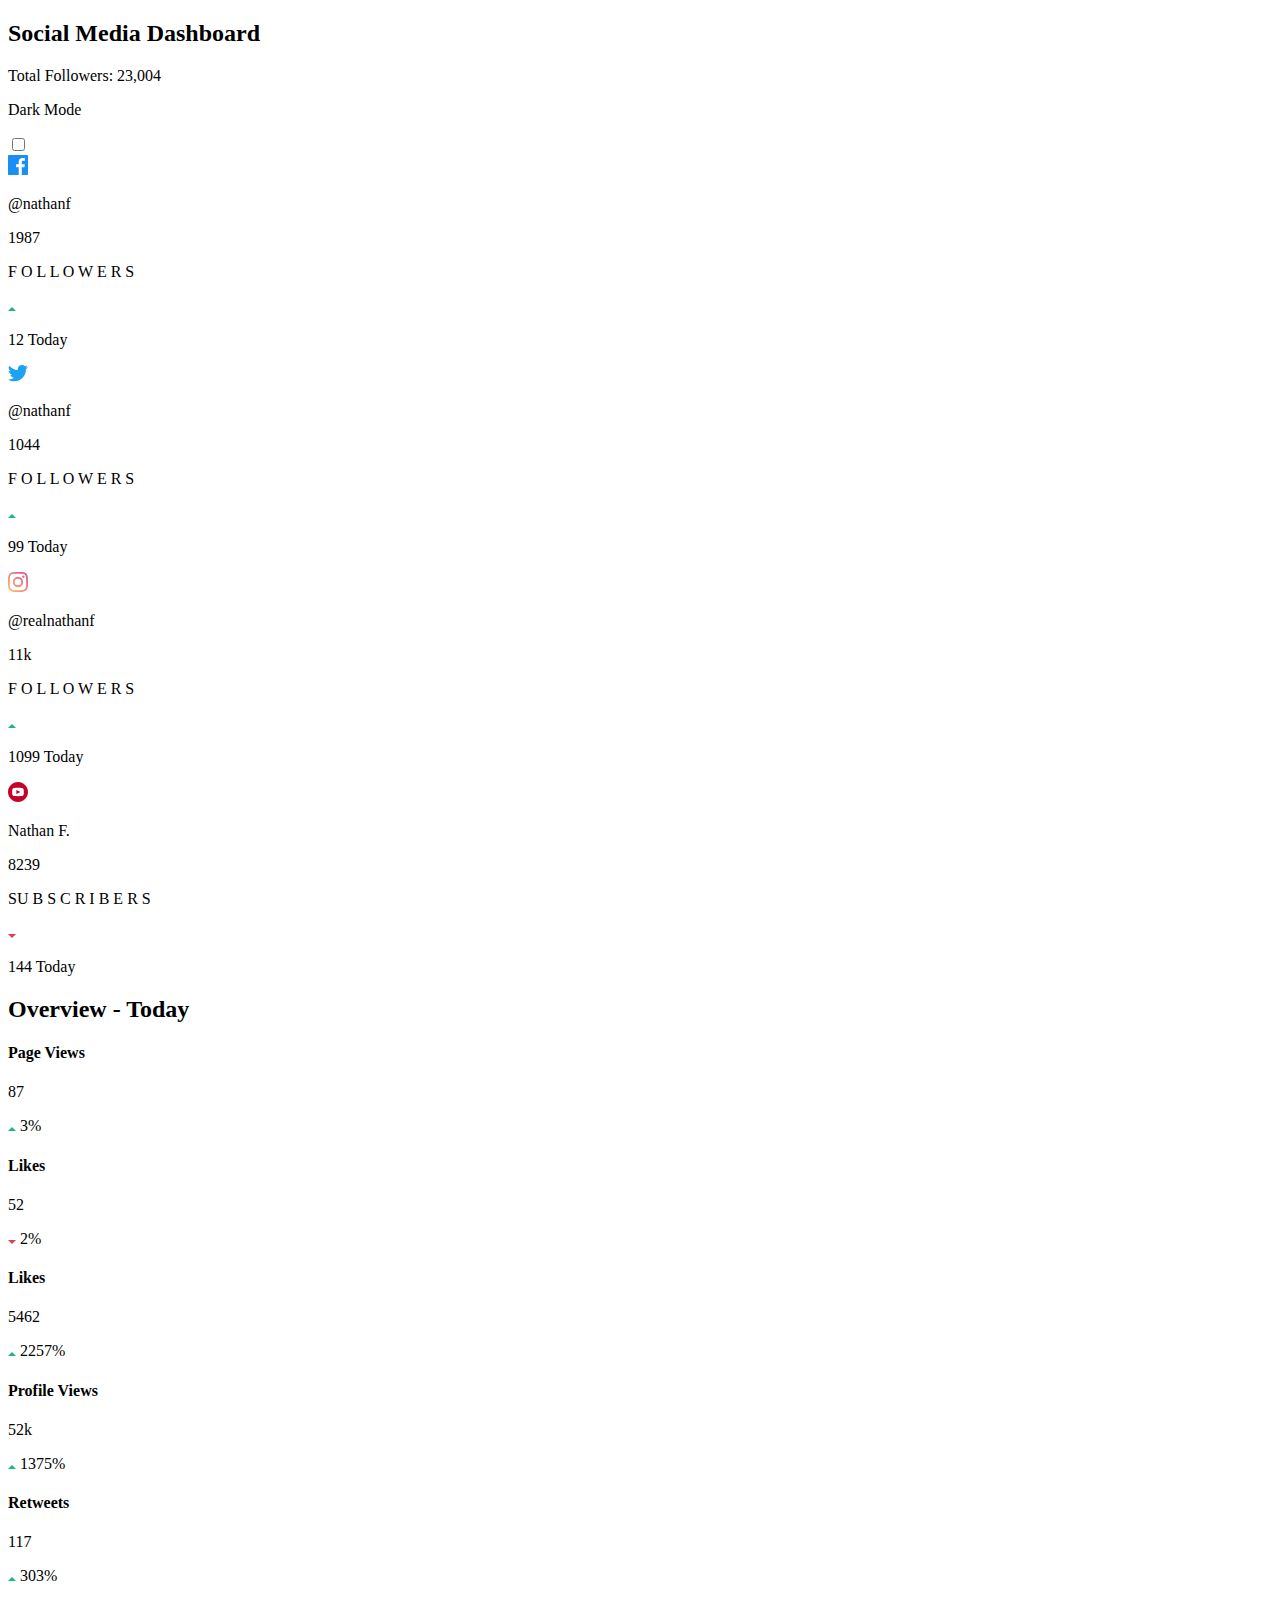
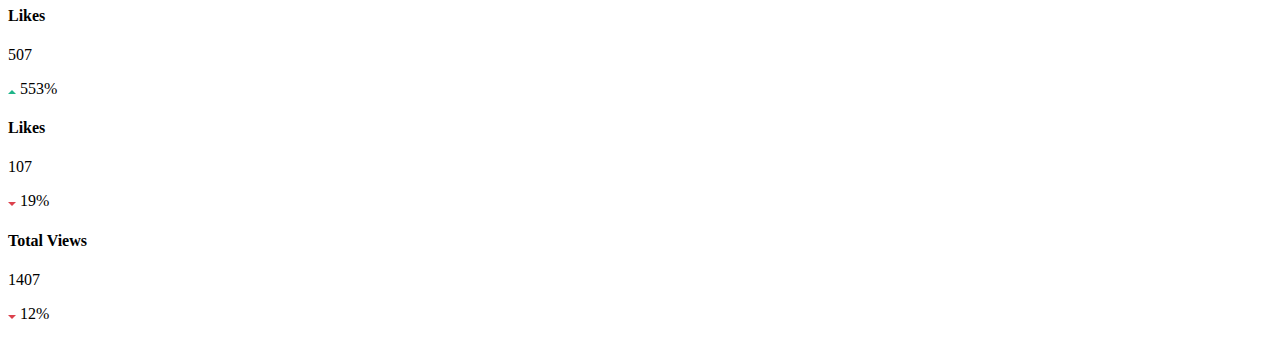
==== dashboard/index.html @ eb54e682 "Moved location of index.html" ====
<!DOCTYPE html>
<html lang="en">
<head>
  <meta charset="UTF-8">
  <meta name="viewport" content="width=device-width, initial-scale=1.0"> <!-- displays site properly based on user's device -->
  <link href="index.css" rel="stylesheet" type="text/css">
  <link rel="icon" type="image/png" sizes="32x32" href="../images/favicon-32x32.png">
  
  <title>Frontend Mentor | [Challenge Name Here]</title>

  <script src="index.js"></script>
</head>
<body>

<div id="container">

<div id="top">
  <div class="heading">
    <h2 id="title" class="dark-col-1">Social Media Dashboard</h2>
    <p id="total-followers" class="dark-col-2 dark-text-1">Total Followers: 23,004</p>
  </div>

  <div class="theme-switch">
    <p class="dark-col-1" id="mode-name">Dark Mode</p>
    <label class="switch" >
      <input type="checkbox" onchange="themeSwitch()" id="toggle">
      <span class="slider round"></span>
    </label>
  </div>
</div>

  <div id="boards">

    <div id="upper-boards" class="board">

      <div class="profile-box dark-bgcol-1">
        <div class="name-box">
          <svg xmlns="http://www.w3.org/2000/svg" width="20" height="20"><path fill="#178FF5" d="M18.896 0H1.104C.494 0 0 .494 0 1.104v17.793C0 19.506.494 20 1.104 20h9.58v-7.745H8.076V9.237h2.606V7.01c0-2.583 1.578-3.99 3.883-3.99 1.104 0 2.052.082 2.329.119v2.7h-1.598c-1.254 0-1.496.597-1.496 1.47v1.928h2.989l-.39 3.018h-2.6V20h5.098c.608 0 1.102-.494 1.102-1.104V1.104C20 .494 19.506 0 18.896 0z"/></svg>
          <p class="name dark-col-2">@nathanf</p>
        </div>
        <div class="followers-box">
          <p class="follow-nos dark-col-1">1987</p>
          <p class="follow-type dark-col-2">F O L L O W E R S</p>
        </div>
        <div class="follow-change-box">
          <svg xmlns="http://www.w3.org/2000/svg" width="8" height="4"><path fill="#1EB589" fill-rule="evenodd" d="M0 4l4-4 4 4z"/></svg>
          <p class="follow-change">12 Today</p>
        </div>
      </div>

      <div class="profile-box dark-bgcol-1">
        <div class="name-box">
          <svg xmlns="http://www.w3.org/2000/svg" width="20" height="17"><path fill="#1DA1F2" d="M20 1.924a8.192 8.192 0 01-2.357.646A4.11 4.11 0 0019.448.3a8.22 8.22 0 01-2.606.996A4.096 4.096 0 0013.847 0c-2.65 0-4.596 2.472-3.998 5.037A11.648 11.648 0 011.392.752a4.109 4.109 0 001.27 5.478 4.086 4.086 0 01-1.858-.513C.76 7.616 2.122 9.395 4.095 9.79a4.113 4.113 0 01-1.853.07 4.106 4.106 0 003.833 2.849A8.25 8.25 0 010 14.41a11.616 11.616 0 006.29 1.843c7.618 0 11.922-6.434 11.663-12.205A8.354 8.354 0 0020 1.924z"/></svg>
          <p class="name dark-col-2">@nathanf</p>
        </div>
        <div class="followers-box">
          <p class="follow-nos dark-col-1">1044</p>
          <p class="follow-type dark-col-2">F O L L O W E R S</p>
        </div>
        <div class="follow-change-box">
          <svg xmlns="http://www.w3.org/2000/svg" width="8" height="4"><path fill="#1EB589" fill-rule="evenodd" d="M0 4l4-4 4 4z"/></svg>
          <p class="follow-change">99 Today</p>
        </div>
      </div>

      <div id="profile-3">
      <div class="profile-box dark-bgcol-1">
        <div class="name-box">
          <svg xmlns="http://www.w3.org/2000/svg" width="20" height="20"><defs><linearGradient id="a" x1="100%" x2="0%" y1="0%" y2="100%"><stop offset="0%" stop-color="#DF4896"/><stop offset="50.913%" stop-color="#EE877E"/><stop offset="100%" stop-color="#FDC366"/></linearGradient></defs><path fill="url(#a)" d="M10 1.802c2.67 0 2.987.01 4.042.059 2.71.123 3.975 1.409 4.099 4.099.048 1.054.057 1.37.057 4.04 0 2.672-.01 2.988-.057 4.042-.124 2.687-1.387 3.975-4.1 4.099-1.054.048-1.37.058-4.041.058-2.67 0-2.987-.01-4.04-.058-2.717-.124-3.977-1.416-4.1-4.1-.048-1.054-.058-1.37-.058-4.041 0-2.67.01-2.986.058-4.04.124-2.69 1.387-3.977 4.1-4.1 1.054-.048 1.37-.058 4.04-.058zM10 0C7.284 0 6.944.012 5.878.06 2.246.227.228 2.242.06 5.877.01 6.944 0 7.284 0 10s.012 3.057.06 4.123c.167 3.632 2.182 5.65 5.817 5.817 1.067.048 1.407.06 4.123.06s3.057-.012 4.123-.06c3.629-.167 5.652-2.182 5.816-5.817.05-1.066.061-1.407.061-4.123s-.012-3.056-.06-4.122C19.777 2.249 17.76.228 14.124.06 13.057.01 12.716 0 10 0zm0 4.865a5.135 5.135 0 100 10.27 5.135 5.135 0 000-10.27zm0 8.468a3.333 3.333 0 110-6.666 3.333 3.333 0 010 6.666zm5.338-9.87a1.2 1.2 0 100 2.4 1.2 1.2 0 000-2.4z"/></svg>
          <p class="name dark-col-2">@realnathanf</p>
        </div>
        <div class="followers-box">
          <p class="follow-nos dark-col-1">11k</p>
          <p class="follow-type dark-col-2">F O L L O W E R S</p>
        </div>
        <div class="follow-change-box">
          <svg xmlns="http://www.w3.org/2000/svg" width="8" height="4"><path fill="#1EB589" fill-rule="evenodd" d="M0 4l4-4 4 4z"/></svg>
          <p class="follow-change">1099 Today</p>
        </div>
      </div>
    </div>

      <div class="profile-box dark-bgcol-1">
        <div class="name-box">
          <svg xmlns="http://www.w3.org/2000/svg" width="20" height="20"><path fill="#C4032B" d="M10 0C4.478 0 0 4.478 0 10c0 5.523 4.478 10 10 10 5.523 0 10-4.477 10-10 0-5.522-4.477-10-10-10zm3.7 14.077c-1.75.12-5.652.12-7.402 0-1.896-.13-2.117-1.059-2.131-4.077.014-3.024.237-3.947 2.131-4.077 1.75-.12 5.652-.12 7.403 0 1.897.13 2.117 1.059 2.132 4.077-.015 3.024-.237 3.947-2.132 4.077zM8.334 8.048l4.098 1.949-4.098 1.955V8.048z"/></svg>
          <p class="name dark-col-2">Nathan F.</p>
        </div>
        <div class="followers-box">
          <p class="follow-nos dark-col-1">8239</p>
          <p class="follow-type dark-col-2">SU B S C R I B E R S</p>
        </div>
        <div class="follow-change-box">
          <svg xmlns="http://www.w3.org/2000/svg" width="8" height="4"><path fill="#DC414C" fill-rule="evenodd" d="M0 0l4 4 4-4z"/></svg>
          <p class="follow-change" id="fc-last">144 Today</p>
        </div>
      </div>

    </div>

    <div id="lower-title-box">
      <h2 class="dark-col-1 lower-title">Overview - Today</h2>
    </div>
    
  <div id="lower-boards" class="board">
    
    <div class="overview-box dark-bgcol-1">
      <div class="stat-name-box">
        <h4 class="stat-name dark-col-2 o-facebook-icon">Page Views</h4>
      </div>
      <div class="stats">
        <p class="stat-nos dark-col-1">87</p>
        <p class="stat-cent text-green"><svg xmlns="http://www.w3.org/2000/svg" width="8" height="4"><path fill="#1EB589" fill-rule="evenodd" d="M0 4l4-4 4 4z"/></svg> 3%</p>
      </div>
    </div>

    <div class="overview-box dark-bgcol-1">
      <div class="stat-name-box">
        <h4 class="stat-name dark-col-2 o-facebook-icon">Likes</h4>
        </div>
      <div class="stats">
        <p class="stat-nos dark-col-1">52</p>
        <p class="stat-cent text-red"><svg xmlns="http://www.w3.org/2000/svg" width="8" height="4"><path fill="#DC414C" fill-rule="evenodd" d="M0 0l4 4 4-4z"/></svg> 2%</p>
      </div>
    </div>

    <div class="overview-box dark-bgcol-1">
      <div class="stat-name-box">
        <h4 class="stat-name dark-col-2 o-instagram-icon">Likes</h4>
        </div>
      <div class="stats">
        <p class="stat-nos dark-col-1">5462</p>
        <p class="stat-cent text-green"><svg xmlns="http://www.w3.org/2000/svg" width="8" height="4"><path fill="#1EB589" fill-rule="evenodd" d="M0 4l4-4 4 4z"/></svg> 2257%</p>
      </div>
    </div>

    <div class="overview-box dark-bgcol-1">
      <div class="stat-name-box">
        <h4 class="stat-name dark-col-2 o-instagram-icon">Profile Views</h4>
        </div>
      <div class="stats">
        <p class="stat-nos dark-col-1">52k</p>
        <p class="stat-cent text-green"> <svg xmlns="http://www.w3.org/2000/svg" width="8" height="4"><path fill="#1EB589" fill-rule="evenodd" d="M0 4l4-4 4 4z"/></svg> 1375%</p>
      </div>
    </div>

    <div class="overview-box dark-bgcol-1">
      <div class="stat-name-box">
        <h4 class="stat-name dark-col-2 o-twitter-icon">Retweets</h4>
      </div>
      <div class="stats">
        <p class="stat-nos dark-col-1">117</p>
        <p class="stat-cent text-green"><svg xmlns="http://www.w3.org/2000/svg" width="8" height="4"><path fill="#1EB589" fill-rule="evenodd" d="M0 4l4-4 4 4z"/></svg> 303%</p>
      </div>
    </div>

    <div class="overview-box dark-bgcol-1">
      <div class="stat-name-box">
        <h4 class="stat-name dark-col-2 o-twitter-icon">Likes</h4>
      </div>
      <div class="stats">
        <p class="stat-nos dark-col-1">507</p>
        <p class="stat-cent text-green"><svg xmlns="http://www.w3.org/2000/svg" width="8" height="4"><path fill="#1EB589" fill-rule="evenodd" d="M0 4l4-4 4 4z"/></svg> 553%</p>
      </div>
    </div>

    <div class="overview-box dark-bgcol-1">
      <div class="stat-name-box">
        <h4 class="stat-name dark-col-2 o-youtube-icon">Likes</h4> 
      </div>
      <div class="stats">
        <p class="stat-nos dark-col-1">107</p>
        <p class="stat-cent text-red"><svg xmlns="http://www.w3.org/2000/svg" width="8" height="4"><path fill="#DC414C" fill-rule="evenodd" d="M0 0l4 4 4-4z"/></svg> 19%</p>
      </div>
    </div>

    <div class="overview-box dark-bgcol-1">
      <div class="stat-name-box">
        <h4 class="stat-name dark-col-2 o-youtube-icon">Total Views</h4>
      </div>
      <div class="stats">
        <p class="stat-nos dark-col-1">1407</p>
        <p class="stat-cent text-red"><svg xmlns="http://www.w3.org/2000/svg" width="8" height="4"><path fill="#DC414C" fill-rule="evenodd" d="M0 0l4 4 4-4z"/></svg> 12%</p>
      </div>
    </div>

  </div>
  
  
    
  </div>

  </div>

 
 
</body>
</html>
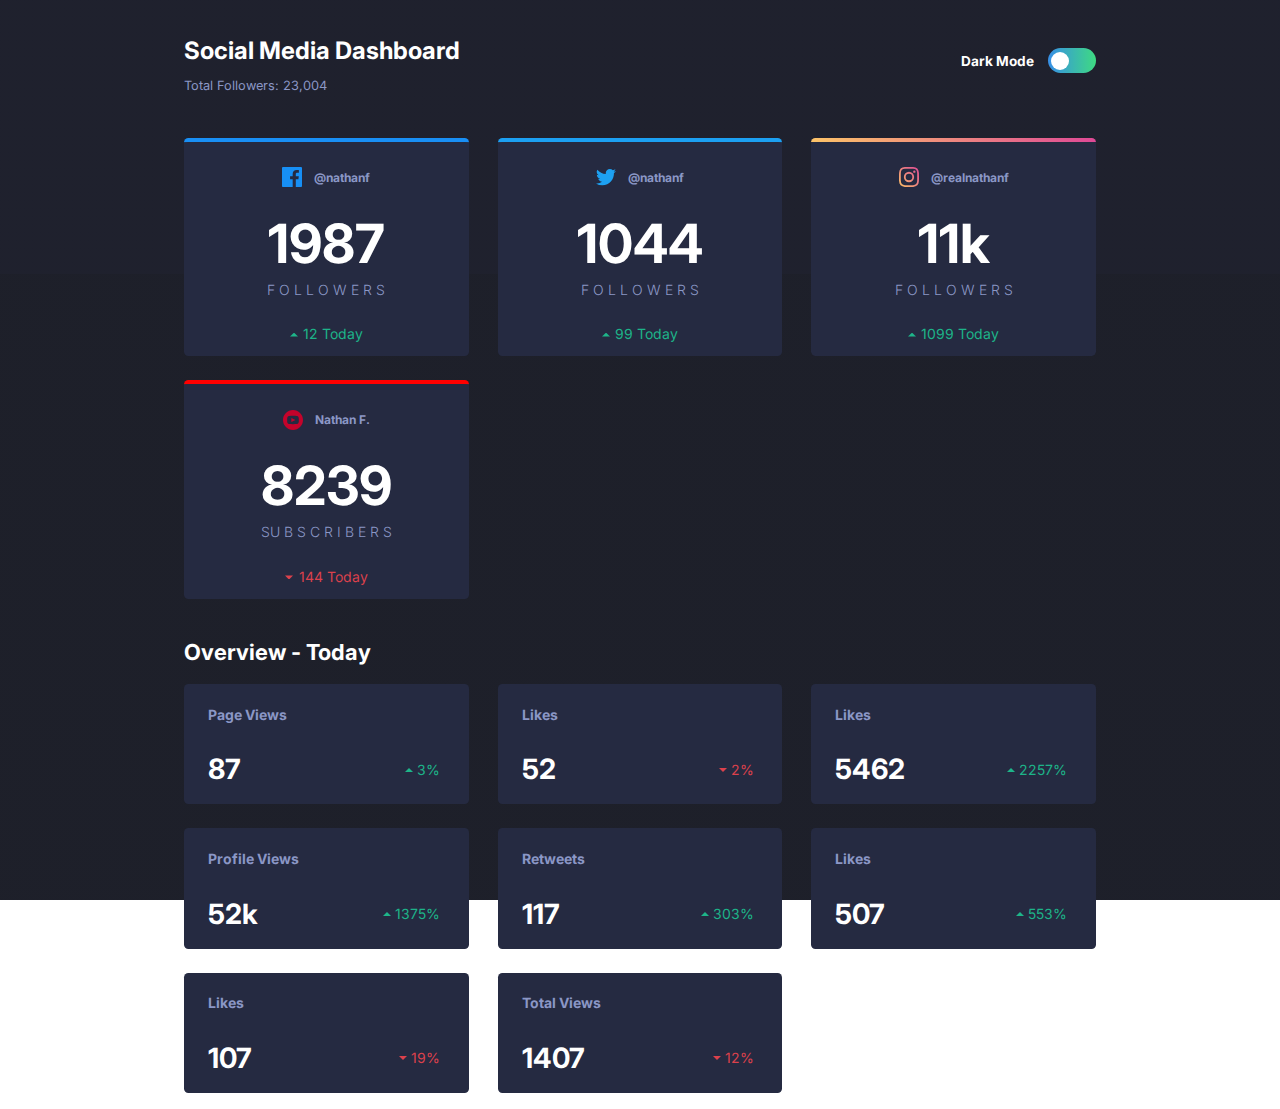
==== commit 3fc8e33e: "update index.html" ====
--- a/dashboard/index.html
+++ b/dashboard/index.html
@@ -5,6 +5,7 @@
   <meta name="viewport" content="width=device-width, initial-scale=1.0"> <!-- displays site properly based on user's device -->
   <link href="index.css" rel="stylesheet" type="text/css">
   <link rel="icon" type="image/png" sizes="32x32" href="../images/favicon-32x32.png">
+  <link href="https://fonts.googleapis.com/css2?family=Inter:wght@400;700&display=swap" rel="stylesheet">
   
   <title>Frontend Mentor | [Challenge Name Here]</title>
 
--- a/dashboard/index.css
+++ b/dashboard/index.css
@@ -0,0 +1,320 @@
+body{
+  box-sizing: border-box;
+    font-family: "Inter",san-serif;
+    margin: 0;
+    background-image: linear-gradient(hsl(232, 19%, 15%) 0%, hsl(232, 19%, 15%) 30.5%, transparent 10%, hsl(230, 17%, 14%) 30.5%, hsl(230, 17%, 14%) 100%, transparent 100%);
+    background-repeat: no-repeat;
+    background-attachment: fixed;
+}
+
+#container{
+  width: 100%;
+  box-sizing: border-box;
+  padding: 1em 11.5em 1em 11.5em;
+  height: 100%;
+  margin-bottom: 0;
+}
+
+#top{
+  box-sizing: border-box;
+  display: flex;
+  flex-direction: row;
+  margin-bottom: 2em;
+}
+
+.dark-col-1{
+  color: white;
+}
+.dark-bgcol-1{
+  background-color: hsl(228, 28%, 20%);
+}
+.dark-col-2{
+  color: hsl(228, 34%, 66%);
+}
+
+.dark-text-1{
+  font-size: 0.8em;
+}
+
+.heading{
+  box-sizing: border-box;
+  width: 50%;
+}
+
+#title{
+  margin-bottom: 0;
+}
+#total-followers{
+}
+
+.theme-switch{
+  display: flex;
+  align-items: center;
+  width: 50%;
+  justify-content: flex-end;
+}
+
+#mode-name{
+  font-size: 0.85em;
+  font-weight: 700;
+  margin-right: 1em;
+}
+
+.board{
+  display: grid;
+  grid-template-columns: repeat(auto-fit, minmax(14.5em, 1fr)); /**(4, 60px, 31em)  (auto-fit, 255px, 15.5em)**/ 
+  grid-column-gap: 1.8em;
+  grid-row-gap: 1.5em;
+}
+
+.profile-box, .overview-box{
+  border-radius: 4.4px;
+}
+
+.switch {
+    position: relative;
+    display: inline-block;
+    width: 48px;
+    height: 25px;
+  }
+  
+  /* Hide default HTML checkbox */
+  .switch input {
+    opacity: 0;
+    width: 0;
+    height: 0;
+  }
+  
+  /* The slider */
+  .slider {
+    position: absolute;
+    cursor: pointer;
+    top: 0;
+    left: 0;
+    right: 0;
+    bottom: 0;
+    background: linear-gradient(to right, hsl(210, 78%, 56%),hsl(146, 68%, 55%));
+    -webkit-transition: .4s;
+    transition: .4s;
+  }
+  
+  .slider:before {
+    position: absolute;
+    content: "";
+    height: 18px;
+    width: 18px;
+    left: 2.8px;
+    bottom: 3.333px;
+    background-color: white;
+    -webkit-transition: .4s;
+    transition: .4s;
+  }
+
+  input:hover + .slider{
+    background: linear-gradient(to right, hsl(210, 78%, 56%),hsl(146, 68%, 55%));
+  }
+  
+  input:checked + .slider {
+    background: hsl(230, 22%, 74%);
+  }
+  
+  input:focus + .slider {
+    box-shadow: 0 0 1px hsl(230, 22%, 74%);
+  }
+  
+  input:checked + .slider:before {
+    -webkit-transform: translateX(24px);
+    -ms-transform: translateX(24px);
+    transform: translateX(24px);
+  }
+  
+  /* Rounded sliders */
+  .slider.round {
+    border-radius: 34px;
+  }
+  
+  .slider.round:before {
+    border-radius: 50%;
+  }
+
+  .profile-box{
+    text-align: center;
+    padding-top: 1em;
+    position: relative;
+  }
+
+  .profile-box:nth-child(1){
+    border-top: 4.4px solid hsl(208, 92%, 53%);
+  }
+  .profile-box:nth-child(2){
+    border-top: 4.4px solid hsl(203, 89%, 53%);
+  }
+  #profile-3 .profile-box{
+    border-top: 4.4px solid;
+    border-image-source: linear-gradient(to right, hsl(37, 97%, 70%),hsl(329, 70%, 58%));
+    border-image-slice: 1;
+  }
+  .profile-box:nth-child(4){
+    border-top: 4.4px solid red;
+  }
+
+  #profile-3{
+    border-radius: 4.4px;
+    overflow: hidden;
+  }
+
+  .name-box{
+    display: flex;
+    align-items: center;
+    justify-content: center;
+  }
+  .name{
+      font-size: 12px;
+      font-weight: bold;
+      margin-left: 1em;
+  }
+  .followers-box{
+    height: 5.5em;
+    margin-top: -2.5em;
+    margin-bottom: 0.8em;
+  }
+  .follow-nos{
+    font-size: 54px;
+    font-weight: bold;
+  }
+  .follow-type{
+    font-weight: 300;
+    font-size: 14px;
+    margin-top: -3.5em;
+  }
+  .follow-change-box{
+    display: flex;
+    align-items: center;
+    justify-content: center;
+  }
+  .follow-change-box svg{
+    padding-top: 0.1em;
+  }
+
+  .follow-change{
+    font-size: 14px;
+    color: hsl(163, 72%, 41%);
+    margin-left: 0.4em;
+  }
+  #fc-last{
+    color: hsl(356, 69%, 56%);
+  }
+
+  #upper-boards{
+    margin-bottom: 2.5em;
+  }
+
+  #lower-title-box{
+    margin-bottom: 1.2em;
+  }
+  .lower-title{
+    font-size: 22px;
+  }
+
+  .stat-name-box{
+    display: flex;
+    align-items: center;
+  }
+  .stat-name{
+    font-size: 14px;
+    height: 1.5em;
+    padding-top: 0.2em;
+    background-image: url(../images/icon-facebook.svg);
+    background-position-x: 100%;
+    background-position-y: 50%;
+    background-repeat: no-repeat;
+    width: 100%
+  }
+  .stats{
+    display: flex;
+    align-items: center;
+    height: 3em;
+  }
+  .stat-nos{
+    font-size: 28px;
+    font-weight: bold;
+    width: 50%;
+  }
+  .stat-cent{
+    width: 50%;
+    text-align: end;
+    font-size: 14px;
+  }
+  .stat-cent svg{
+    padding-bottom: 0.2em;
+  }
+
+  .overview-box{
+    padding: 0em 1.8em 0.7em 1.5em;
+  }
+
+
+  .text-green{
+    color: hsl(163, 72%, 41%);
+  }
+  .text-red{
+    color:hsl(356, 69%, 56%);
+  }
+
+  .o-twitter-icon{
+    background-image: url(../images/icon-twitter.svg);
+  }
+  .o-facebook-icon{
+    background-image: url(../images/icon-facebook.svg);
+  }
+  .o-instagram-icon{
+    background-image: url(../images/icon-instagram.svg);
+  }
+  .o-youtube-icon{
+    background-image: url(../images/icon-youtube.svg);
+  }
+
+@media (max-width:1024px){
+    body{
+      background-attachment: scroll;
+    }
+  }
+
+  @media (max-width:768px){
+    body{
+      background-attachment: scroll;
+    }
+    #container{
+      padding: 1em 2em 1em 2em;
+    }
+
+    .board{
+      grid-row-gap: 1.2em;
+    }
+
+    #top{
+      flex-direction: column;
+      margin-bottom: 2em;
+    }
+    .heading{
+      box-sizing: border-box;
+      width: 100%;
+      border-bottom: 1px solid hsl(228, 34%, 66%);
+      padding-bottom: 0.4em;
+    }
+    .theme-switch{
+      position: relative;
+      width: 100%;
+    }
+  
+  }
+
+  @media (max-width: 425px){
+    .theme-switch{
+      justify-content: flex-start;
+    }
+    .switch{
+      position: absolute;
+      right: 0;
+    }
+  }
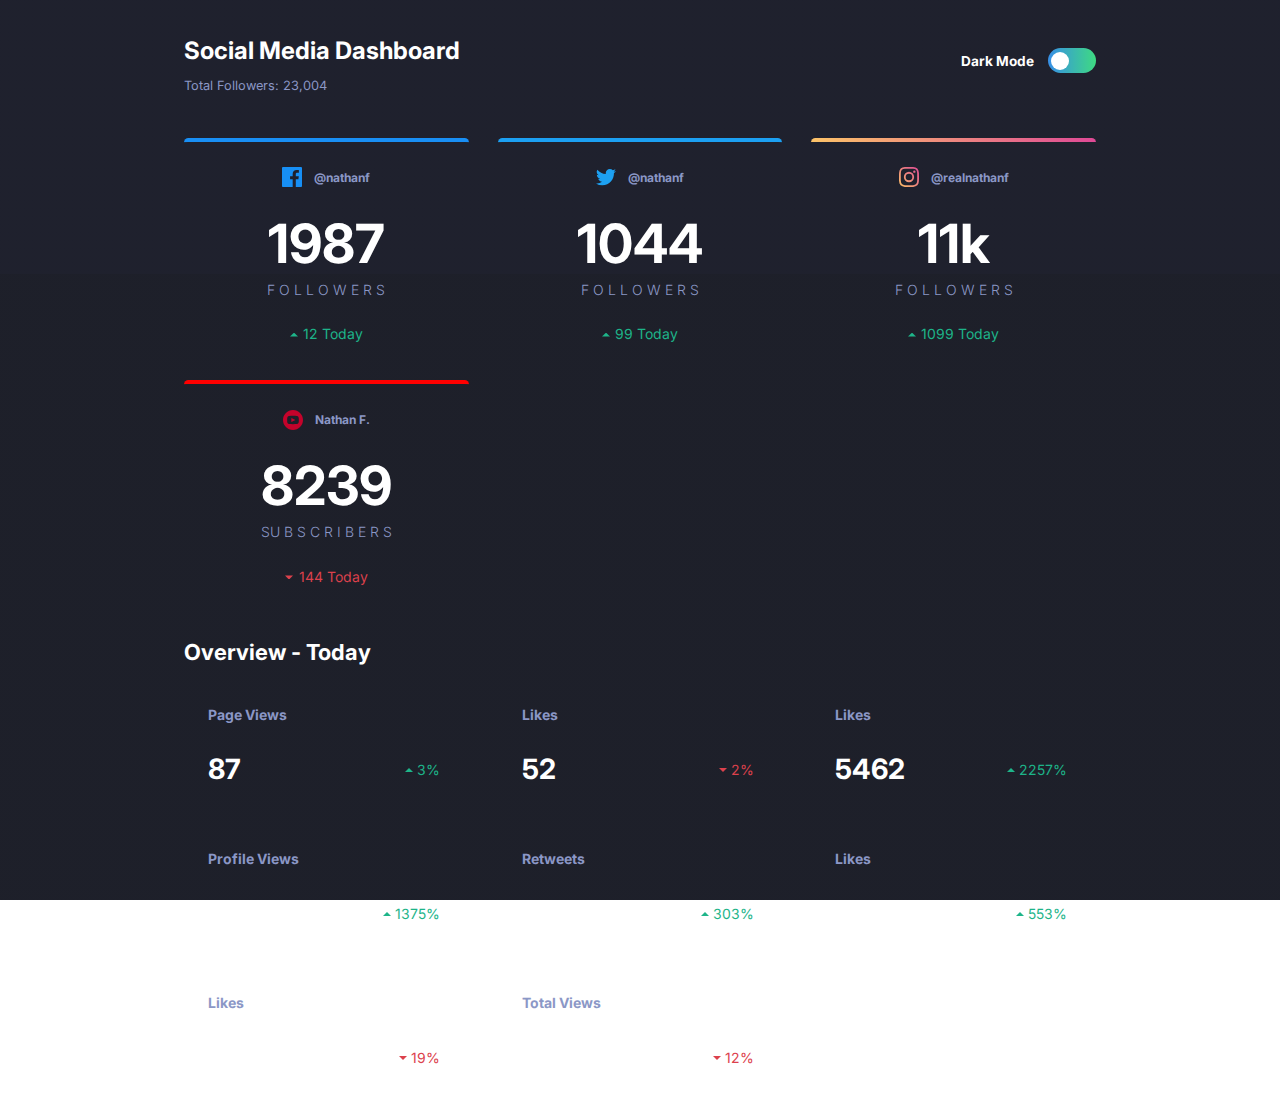
==== commit 8f88e9bb: "update index.html" ====
--- a/dashboard/index.html
+++ b/dashboard/index.html
@@ -2,16 +2,16 @@
 <html lang="en">
 <head>
   <meta charset="UTF-8">
-  <meta name="viewport" content="width=device-width, initial-scale=1.0"> <!-- displays site properly based on user's device -->
+  <meta name="viewport" content="width=device-width, initial-scale=1.0">
   <link href="index.css" rel="stylesheet" type="text/css">
   <link rel="icon" type="image/png" sizes="32x32" href="../images/favicon-32x32.png">
   <link href="https://fonts.googleapis.com/css2?family=Inter:wght@400;700&display=swap" rel="stylesheet">
   
-  <title>Frontend Mentor | [Challenge Name Here]</title>
+  <title>Frontend Mentor | [Social Media Dashboard with Theme changer]</title>
 
   <script src="index.js"></script>
 </head>
-<body>
+<body class="dark-body">
 
 <div id="container">
 
@@ -34,7 +34,7 @@
 
     <div id="upper-boards" class="board">
 
-      <div class="profile-box dark-bgcol-1">
+      <div class="profile-box dark-bgcol card">
         <div class="name-box">
           <svg xmlns="http://www.w3.org/2000/svg" width="20" height="20"><path fill="#178FF5" d="M18.896 0H1.104C.494 0 0 .494 0 1.104v17.793C0 19.506.494 20 1.104 20h9.58v-7.745H8.076V9.237h2.606V7.01c0-2.583 1.578-3.99 3.883-3.99 1.104 0 2.052.082 2.329.119v2.7h-1.598c-1.254 0-1.496.597-1.496 1.47v1.928h2.989l-.39 3.018h-2.6V20h5.098c.608 0 1.102-.494 1.102-1.104V1.104C20 .494 19.506 0 18.896 0z"/></svg>
           <p class="name dark-col-2">@nathanf</p>
@@ -49,7 +49,7 @@
         </div>
       </div>
 
-      <div class="profile-box dark-bgcol-1">
+      <div class="profile-box dark-bgcol card">
         <div class="name-box">
           <svg xmlns="http://www.w3.org/2000/svg" width="20" height="17"><path fill="#1DA1F2" d="M20 1.924a8.192 8.192 0 01-2.357.646A4.11 4.11 0 0019.448.3a8.22 8.22 0 01-2.606.996A4.096 4.096 0 0013.847 0c-2.65 0-4.596 2.472-3.998 5.037A11.648 11.648 0 011.392.752a4.109 4.109 0 001.27 5.478 4.086 4.086 0 01-1.858-.513C.76 7.616 2.122 9.395 4.095 9.79a4.113 4.113 0 01-1.853.07 4.106 4.106 0 003.833 2.849A8.25 8.25 0 010 14.41a11.616 11.616 0 006.29 1.843c7.618 0 11.922-6.434 11.663-12.205A8.354 8.354 0 0020 1.924z"/></svg>
           <p class="name dark-col-2">@nathanf</p>
@@ -65,7 +65,7 @@
       </div>
 
       <div id="profile-3">
-      <div class="profile-box dark-bgcol-1">
+      <div class="profile-box dark-bgcol card">
         <div class="name-box">
           <svg xmlns="http://www.w3.org/2000/svg" width="20" height="20"><defs><linearGradient id="a" x1="100%" x2="0%" y1="0%" y2="100%"><stop offset="0%" stop-color="#DF4896"/><stop offset="50.913%" stop-color="#EE877E"/><stop offset="100%" stop-color="#FDC366"/></linearGradient></defs><path fill="url(#a)" d="M10 1.802c2.67 0 2.987.01 4.042.059 2.71.123 3.975 1.409 4.099 4.099.048 1.054.057 1.37.057 4.04 0 2.672-.01 2.988-.057 4.042-.124 2.687-1.387 3.975-4.1 4.099-1.054.048-1.37.058-4.041.058-2.67 0-2.987-.01-4.04-.058-2.717-.124-3.977-1.416-4.1-4.1-.048-1.054-.058-1.37-.058-4.041 0-2.67.01-2.986.058-4.04.124-2.69 1.387-3.977 4.1-4.1 1.054-.048 1.37-.058 4.04-.058zM10 0C7.284 0 6.944.012 5.878.06 2.246.227.228 2.242.06 5.877.01 6.944 0 7.284 0 10s.012 3.057.06 4.123c.167 3.632 2.182 5.65 5.817 5.817 1.067.048 1.407.06 4.123.06s3.057-.012 4.123-.06c3.629-.167 5.652-2.182 5.816-5.817.05-1.066.061-1.407.061-4.123s-.012-3.056-.06-4.122C19.777 2.249 17.76.228 14.124.06 13.057.01 12.716 0 10 0zm0 4.865a5.135 5.135 0 100 10.27 5.135 5.135 0 000-10.27zm0 8.468a3.333 3.333 0 110-6.666 3.333 3.333 0 010 6.666zm5.338-9.87a1.2 1.2 0 100 2.4 1.2 1.2 0 000-2.4z"/></svg>
           <p class="name dark-col-2">@realnathanf</p>
@@ -81,7 +81,7 @@
       </div>
     </div>
 
-      <div class="profile-box dark-bgcol-1">
+      <div class="profile-box dark-bgcol card">
         <div class="name-box">
           <svg xmlns="http://www.w3.org/2000/svg" width="20" height="20"><path fill="#C4032B" d="M10 0C4.478 0 0 4.478 0 10c0 5.523 4.478 10 10 10 5.523 0 10-4.477 10-10 0-5.522-4.477-10-10-10zm3.7 14.077c-1.75.12-5.652.12-7.402 0-1.896-.13-2.117-1.059-2.131-4.077.014-3.024.237-3.947 2.131-4.077 1.75-.12 5.652-.12 7.403 0 1.897.13 2.117 1.059 2.132 4.077-.015 3.024-.237 3.947-2.132 4.077zM8.334 8.048l4.098 1.949-4.098 1.955V8.048z"/></svg>
           <p class="name dark-col-2">Nathan F.</p>
@@ -104,7 +104,7 @@
     
   <div id="lower-boards" class="board">
     
-    <div class="overview-box dark-bgcol-1">
+    <div class="overview-box dark-bgcol card">
       <div class="stat-name-box">
         <h4 class="stat-name dark-col-2 o-facebook-icon">Page Views</h4>
       </div>
@@ -114,7 +114,7 @@
       </div>
     </div>
 
-    <div class="overview-box dark-bgcol-1">
+    <div class="overview-box dark-bgcol card">
       <div class="stat-name-box">
         <h4 class="stat-name dark-col-2 o-facebook-icon">Likes</h4>
         </div>
@@ -124,7 +124,7 @@
       </div>
     </div>
 
-    <div class="overview-box dark-bgcol-1">
+    <div class="overview-box dark-bgcol card">
       <div class="stat-name-box">
         <h4 class="stat-name dark-col-2 o-instagram-icon">Likes</h4>
         </div>
@@ -134,7 +134,7 @@
       </div>
     </div>
 
-    <div class="overview-box dark-bgcol-1">
+    <div class="overview-box dark-bgcol card">
       <div class="stat-name-box">
         <h4 class="stat-name dark-col-2 o-instagram-icon">Profile Views</h4>
         </div>
@@ -144,7 +144,7 @@
       </div>
     </div>
 
-    <div class="overview-box dark-bgcol-1">
+    <div class="overview-box dark-bgcol card">
       <div class="stat-name-box">
         <h4 class="stat-name dark-col-2 o-twitter-icon">Retweets</h4>
       </div>
@@ -154,7 +154,7 @@
       </div>
     </div>
 
-    <div class="overview-box dark-bgcol-1">
+    <div class="overview-box dark-bgcol card">
       <div class="stat-name-box">
         <h4 class="stat-name dark-col-2 o-twitter-icon">Likes</h4>
       </div>
@@ -164,7 +164,7 @@
       </div>
     </div>
 
-    <div class="overview-box dark-bgcol-1">
+    <div class="overview-box dark-bgcol card">
       <div class="stat-name-box">
         <h4 class="stat-name dark-col-2 o-youtube-icon">Likes</h4> 
       </div>
@@ -174,7 +174,7 @@
       </div>
     </div>
 
-    <div class="overview-box dark-bgcol-1">
+    <div class="overview-box dark-bgcol card">
       <div class="stat-name-box">
         <h4 class="stat-name dark-col-2 o-youtube-icon">Total Views</h4>
       </div>
@@ -185,14 +185,10 @@
     </div>
 
   </div>
-  
-  
-    
+     
   </div>
 
   </div>
 
- 
- 
 </body>
 </html>
